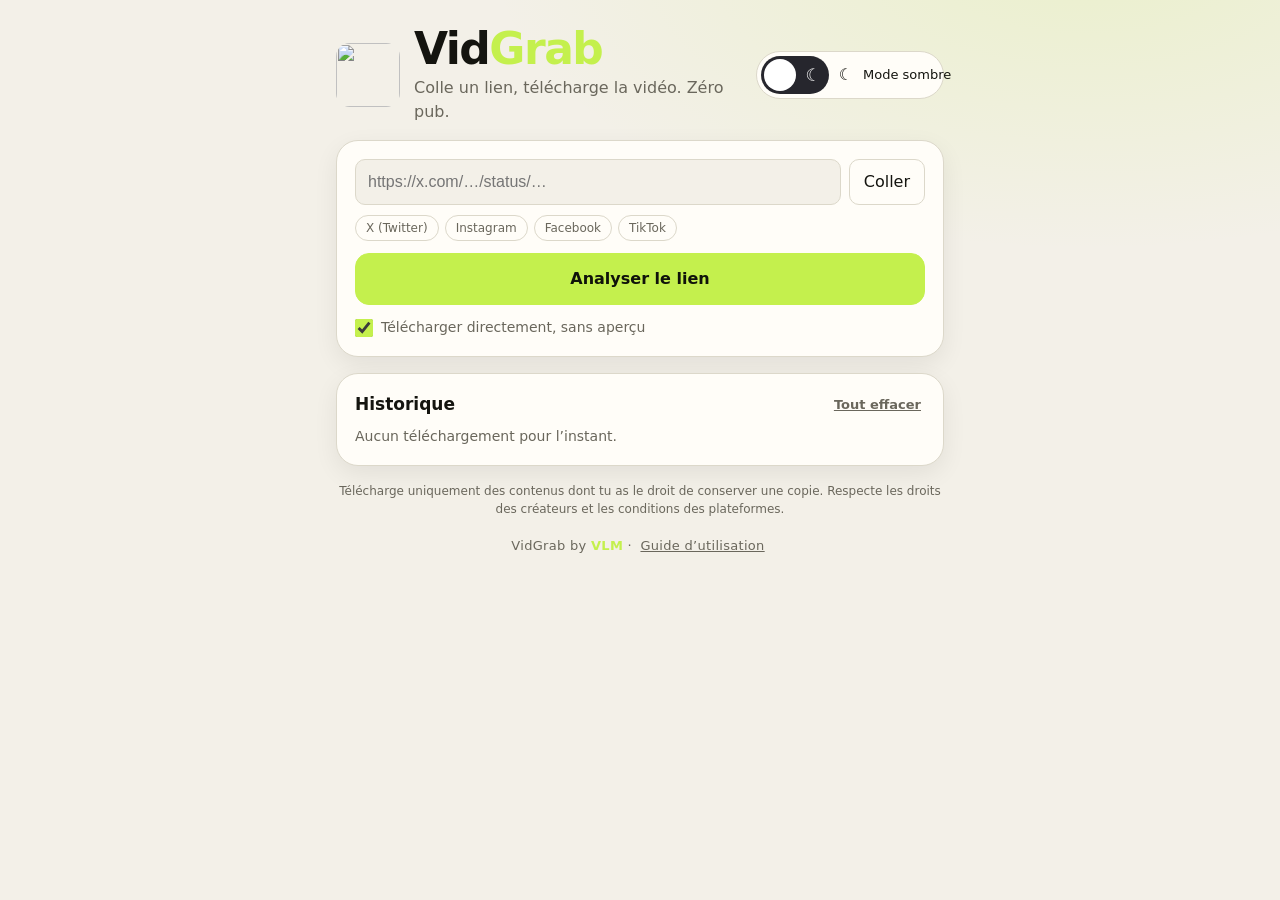
==== docs/index.html @ a1a93b47 "Fix theme switch placement in header" ====
<!doctype html>
<html lang="fr">
  <head>
    <meta charset="utf-8" />
    <meta
      http-equiv="Content-Security-Policy"
      content="default-src 'none'; script-src 'self'; style-src 'self' https://fonts.googleapis.com; font-src https://fonts.gstatic.com; img-src 'self' data: https:; connect-src 'self' http://localhost:8000 http://127.0.0.1:8000 https://*.onrender.com; manifest-src 'self'; base-uri 'none'; form-action 'none'"
    />
    <meta name="referrer" content="no-referrer" />
    <meta name="robots" content="noindex" />
    <meta
      name="viewport"
      content="width=device-width, initial-scale=1, viewport-fit=cover"
    />
    <link rel="icon" href="assets/favicon.ico" sizes="any" />
    <link
      rel="icon"
      type="image/png"
      sizes="32x32"
      href="assets/favicon-32.png"
    />
    <link rel="apple-touch-icon" href="assets/apple-touch-icon.png" />
    <link rel="manifest" href="manifest.webmanifest" />
    <meta
      name="theme-color"
      content="#f3f0e8"
      media="(prefers-color-scheme: light)"
    />
    <meta
      name="theme-color"
      content="#0e0e12"
      media="(prefers-color-scheme: dark)"
    />
    <title>VidGrab – Télécharger une vidéo</title>
    <link
      rel="stylesheet"
      href="https://fonts.googleapis.com/css2?family=Space+Grotesk:wght@400;500;700&display=swap"
    />
    <link rel="stylesheet" href="css/style.css" />
  </head>
  <body>
    <main>
      <header class="brand">
        <img src="assets/logo-64.png" srcset="assets/logo-64.png 1x, assets/logo-128.png 2x" width="64" height="64" alt="" />
        <div>
          <h1>Vid<span class="accent">Grab</span></h1>
          <p class="sub">Colle un lien, télécharge la vidéo. Zéro pub.</p>
        </div>
        <button id="theme-toggle" class="theme-toggle" type="button" aria-label="Passer au mode sombre" title="Passer au mode sombre">
          <span class="theme-track" aria-hidden="true"><span class="theme-knob"></span><span id="theme-symbol" class="theme-symbol">☾</span></span>
          <span id="theme-icon" class="theme-icon" aria-hidden="true">☾</span>
          <span id="theme-label" class="theme-label">Mode sombre</span>
        </button>
      </header>

      <section class="card">
        <div class="row">
          <input
            type="text"
            id="url"
            placeholder="https://x.com/…/status/…"
            autocomplete="off"
            inputmode="url"
          />
          <button
            id="clear"
            title="Effacer le champ"
            aria-label="Effacer le champ"
          >
            ✕
          </button>
          <button id="paste" title="Coller">Coller</button>
        </div>
        <div class="chips" id="chips"></div>
        <div class="row row-top">
          <button class="pri grow" id="go">Analyser le lien</button>
        </div>
        <label class="opt"
          ><input type="checkbox" id="auto" checked /> Télécharger directement,
          sans aperçu</label
        >
        <div class="msg" id="msg" hidden></div>
      </section>

      <section class="card" id="res" hidden>
        <div class="thumb" id="thumb">▶</div>
        <div class="meta" id="title"></div>
        <div class="mu" id="info"></div>
        <div class="seg">
          <button id="fv" class="on">Vidéo MP4</button>
          <button id="fa">Audio MP3</button>
        </div>
        <select id="q"></select>
        <button class="pri full" id="dl">Télécharger</button>
        <div class="bar" id="bar" hidden><i id="fill"></i></div>
        <div class="ok" id="done" hidden></div>
      </section>

      <section class="card">
        <h2>Historique <button class="lk" id="clr">Tout effacer</button></h2>
        <div id="hist">
          <div class="mu">Aucun téléchargement pour l’instant.</div>
        </div>
      </section>

      <p class="legal">
        Télécharge uniquement des contenus dont tu as le droit de conserver une
        copie. Respecte les droits des créateurs et les conditions des
        plateformes.
      </p>
      <footer class="sign">VidGrab by <strong>VLM</strong> · <a class="lk" href="guide.html">Guide d’utilisation</a></footer>
    </main>
    <script src="js/config.js" defer></script>
    <script src="js/app.js" defer></script>
  </body>
</html>
---- docs/css/style.css ----
:root {
  --bg: #f3f0e8;
  --card: #fffdf8;
  --tx: #14140f;
  --mu: #6a675c;
  --bd: #dcd8ca;
  --ac: #c4f04d;
  --ac2: #10130a;
  --ok: #1a8a4a;
  --er: #c0392b;
  --sh: 0 8px 24px rgba(20, 20, 15, 0.07);
  box-sizing: border-box;
  padding-top: env(safe-area-inset-top, 0px);
  padding-bottom: env(safe-area-inset-bottom, 0px);
  color-scheme: light;
}
@media (prefers-color-scheme: dark) {
  :root:not([data-theme="light"]) {
    --bg: #0e0e12;
    --card: #17171d;
    --tx: #f2f1ec;
    --mu: #9a99a6;
    --bd: #2a2a33;
    --ac: #c4f04d;
    --ac2: #10130a;
    --ok: #4cc27d;
    --er: #ff7b6b;
    --sh: none;
    color-scheme: dark;
  }
}
:root[data-theme="dark"] {
  --bg: #0e0e12;
  --card: #17171d;
  --tx: #f2f1ec;
  --mu: #9a99a6;
  --bd: #2a2a33;
  --ac: #c4f04d;
  --ac2: #10130a;
  --ok: #4cc27d;
  --er: #ff7b6b;
  --sh: none;
  color-scheme: dark;
}
html {
  scroll-padding-top: env(safe-area-inset-top, 0px);
}
* {
  box-sizing: border-box;
}
body {
  margin: 0;
  background: var(--bg);
  background-image: radial-gradient(
    600px 300px at 85% -50px,
    color-mix(in srgb, var(--ac) 18%, transparent),
    transparent
  );
  background-repeat: no-repeat;
  color: var(--tx);
  font:
    16px/1.5 "Space Grotesk",
    system-ui,
    -apple-system,
    "Segoe UI",
    Roboto,
    sans-serif;
}
main {
  max-width: 640px;
  margin: 0 auto;
  padding: 20px 16px 40px;
}
h1 {
  font-size: 44px;
  font-weight: 700;
  line-height: 1.05;
  margin: 14px 0 6px;
  letter-spacing: -1.5px;
}
.sub {
  color: var(--mu);
  margin: 0 0 16px;
}
.demo {
  background: var(--card);
  border: 1px dashed var(--bd);
  border-radius: 10px;
  padding: 8px 12px;
  font-size: 13px;
  color: var(--mu);
  margin-bottom: 16px;
}
.card {
  background: var(--card);
  border: 1px solid var(--bd);
  border-radius: 22px;
  padding: 18px;
  box-shadow: var(--sh);
  margin-bottom: 16px;
}
.row {
  display: flex;
  gap: 8px;
}
input[type="text"] {
  flex: 1;
  min-width: 0;
  padding: 12px;
  border: 1px solid var(--bd);
  border-radius: 10px;
  background: var(--bg);
  color: var(--tx);
  font-size: 16px;
}
input:focus,
select:focus,
button:focus-visible {
  outline: 2px solid var(--ac);
  outline-offset: 1px;
}
button {
  font: inherit;
  cursor: pointer;
  border-radius: 10px;
  border: 1px solid var(--bd);
  background: var(--card);
  color: var(--tx);
  padding: 10px 14px;
}
button.pri {
  background: var(--ac);
  color: var(--ac2);
  border-color: var(--ac);
  font-weight: 700;
  padding: 13px 16px;
  border-radius: 14px;
}
button:disabled {
  opacity: 0.5;
  cursor: default;
}
.chips {
  display: flex;
  gap: 6px;
  flex-wrap: wrap;
  margin-top: 10px;
}
.chip {
  font-size: 12px;
  padding: 3px 10px;
  border-radius: 99px;
  border: 1px solid var(--bd);
  color: var(--mu);
}
.chip.on {
  background: var(--ac);
  color: var(--ac2);
  border-color: var(--ac);
}
.msg {
  margin-top: 10px;
  font-size: 14px;
  color: var(--er);
}
.thumb {
  height: 150px;
  border-radius: 10px;
  display: flex;
  align-items: center;
  justify-content: center;
  font-size: 40px;
  color: #fff;
  margin-bottom: 10px;
}
.meta {
  font-weight: 600;
}
.mu {
  color: var(--mu);
  font-size: 14px;
}
.seg {
  display: grid;
  grid-template-columns: 1fr 1fr;
  gap: 6px;
  margin: 14px 0 10px;
}
.seg button.on {
  border-color: var(--ac);
  box-shadow: inset 0 0 0 1px var(--ac);
  font-weight: 600;
}
select {
  width: 100%;
  padding: 11px;
  border: 1px solid var(--bd);
  border-radius: 10px;
  background: var(--bg);
  color: var(--tx);
  font-size: 16px;
  margin-bottom: 12px;
}
.bar {
  height: 8px;
  background: var(--bd);
  border-radius: 99px;
  overflow: hidden;
  margin-top: 12px;
}
.bar i {
  display: block;
  height: 100%;
  width: 0;
  background: var(--ac);
  transition: width 0.15s;
}
.ok {
  color: var(--ok);
  font-weight: 600;
  margin-top: 10px;
}
h2 {
  font-size: 17px;
  margin: 0 0 8px;
  display: flex;
  justify-content: space-between;
  align-items: center;
}
.h {
  display: flex;
  justify-content: space-between;
  gap: 8px;
  padding: 10px 0;
  border-top: 1px solid var(--bd);
  font-size: 14px;
}
.h:first-of-type {
  border-top: 0;
}
.h span:first-child {
  min-width: 0;
  overflow: hidden;
  text-overflow: ellipsis;
  white-space: nowrap;
}
.lk {
  background: none;
  border: 0;
  color: var(--mu);
  padding: 0 4px;
  font-size: 13px;
  text-decoration: underline;
}
.opt {
  display: flex;
  align-items: center;
  gap: 8px;
  margin-top: 12px;
  font-size: 14px;
  color: var(--mu);
  cursor: pointer;
}
.opt input {
  accent-color: var(--ac);
  width: 18px;
  height: 18px;
  margin: 0;
}
.brand {
  display: flex;
  align-items: center;
  gap: 14px;
  margin: 6px 0 16px;
}
.brand img {
  border-radius: 14px;
  flex: none;
  display: block;
}
.brand h1 {
  margin: 0;
}
.brand .sub {
  margin: 4px 0 0;
}
.sign {
  text-align: center;
  margin: 18px 0 0;
  font-size: 13px;
  letter-spacing: 0.3px;
  color: var(--mu);
}
.sign strong {
  color: var(--ac);
  font-weight: 700;
}
.legal {
  font-size: 12px;
  color: var(--mu);
  text-align: center;
}
[hidden] {
  display: none !important;
}

.row-top {
  margin-top: 12px;
}
.grow {
  flex: 1;
}
.full {
  width: 100%;
}
.accent {
  color: var(--ac);
}


/* Action d’effacement : compacte, claire et accordée au bouton Coller. */
#clear {
  display: grid;
  place-items: center;
  flex: 0 0 46px;
  width: 46px;
  height: 46px;
  padding: 0;
  border-color: color-mix(in srgb, var(--ac) 34%, var(--bd));
  border-radius: 12px;
  background: color-mix(in srgb, var(--ac) 9%, var(--card));
  color: var(--ac);
  font-size: 21px;
  font-weight: 700;
  line-height: 1;
  transition:
    transform 160ms ease,
    background-color 160ms ease,
    border-color 160ms ease,
    color 160ms ease,
    box-shadow 160ms ease;
}
#clear:hover {
  transform: translateY(-1px);
  border-color: var(--ac);
  background: var(--ac);
  color: var(--ac2);
  box-shadow: 0 4px 12px color-mix(in srgb, var(--ac) 22%, transparent);
}
#clear:active {
  transform: scale(0.96);
}

/* Theme control */
.theme-toggle{margin-left:auto;display:flex;align-items:center;gap:10px;min-width:104px;height:48px;padding:4px;border:1px solid var(--bd);border-radius:999px;background:var(--card);color:var(--tx)}
.theme-toggle .theme-track{position:relative;display:block;width:68px;height:38px;border-radius:999px;background:#26262d;flex:none}
.theme-toggle .theme-knob{position:absolute;top:3px;left:3px;width:32px;height:32px;border-radius:50%;background:#fff;transition:transform .2s ease}
.theme-toggle .theme-symbol{position:absolute;right:8px;top:7px;color:#fff;font-size:17px;line-height:24px}
:root[data-theme="dark"] .theme-toggle .theme-knob{transform:translateX(30px);background:#25252c}
:root[data-theme="dark"] .theme-toggle .theme-track{background:#e8e8e4}
:root[data-theme="dark"] .theme-toggle .theme-symbol{left:8px;right:auto;color:#181818}
.theme-label{font-size:13px;white-space:nowrap}
@media(max-width:600px){.theme-toggle{margin-left:auto;min-width:46px;width:46px;height:46px;justify-content:center;padding:0;border:0;background:transparent}.theme-toggle .theme-track{display:none}.theme-label{display:none}.theme-toggle .theme-icon{font-size:25px;line-height:1}}
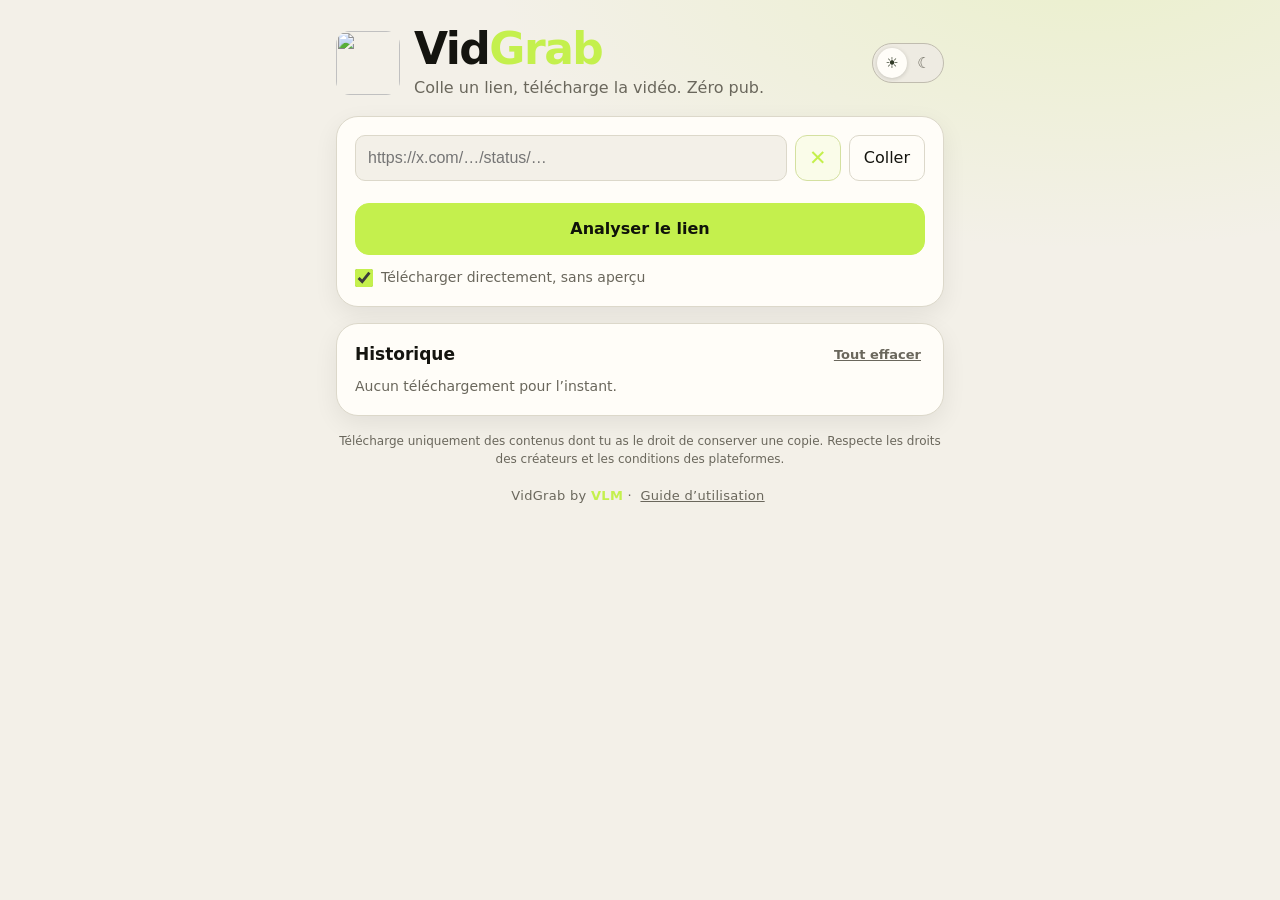
==== commit 8804e46d: "Use icon-only theme switch" ====
--- a/docs/index.html
+++ b/docs/index.html
@@ -47,9 +47,11 @@
           <p class="sub">Colle un lien, télécharge la vidéo. Zéro pub.</p>
         </div>
         <button id="theme-toggle" class="theme-toggle" type="button" aria-label="Passer au mode sombre" title="Passer au mode sombre">
-          <span class="theme-track" aria-hidden="true"><span class="theme-knob"></span><span id="theme-symbol" class="theme-symbol">☾</span></span>
-          <span id="theme-icon" class="theme-icon" aria-hidden="true">☾</span>
-          <span id="theme-label" class="theme-label">Mode sombre</span>
+          <span class="theme-track" aria-hidden="true">
+            <span class="theme-knob"></span>
+            <span class="theme-option theme-sun">☀</span>
+            <span class="theme-option theme-moon">☾</span>
+          </span>
         </button>
       </header>
 
--- a/docs/css/style.css
+++ b/docs/css/style.css
@@ -351,13 +351,16 @@
   transform: scale(0.96);
 }
 
-/* Theme control */
-.theme-toggle{margin-left:auto;display:flex;align-items:center;gap:10px;min-width:104px;height:48px;padding:4px;border:1px solid var(--bd);border-radius:999px;background:var(--card);color:var(--tx)}
-.theme-toggle .theme-track{position:relative;display:block;width:68px;height:38px;border-radius:999px;background:#26262d;flex:none}
-.theme-toggle .theme-knob{position:absolute;top:3px;left:3px;width:32px;height:32px;border-radius:50%;background:#fff;transition:transform .2s ease}
-.theme-toggle .theme-symbol{position:absolute;right:8px;top:7px;color:#fff;font-size:17px;line-height:24px}
-:root[data-theme="dark"] .theme-toggle .theme-knob{transform:translateX(30px);background:#25252c}
-:root[data-theme="dark"] .theme-toggle .theme-track{background:#e8e8e4}
-:root[data-theme="dark"] .theme-toggle .theme-symbol{left:8px;right:auto;color:#181818}
-.theme-label{font-size:13px;white-space:nowrap}
-@media(max-width:600px){.theme-toggle{margin-left:auto;min-width:46px;width:46px;height:46px;justify-content:center;padding:0;border:0;background:transparent}.theme-toggle .theme-track{display:none}.theme-label{display:none}.theme-toggle .theme-icon{font-size:25px;line-height:1}}
+/* Compact two-icon theme switch */
+.theme-toggle{margin-left:auto;flex:none;width:72px;height:40px;padding:0;border:0;background:transparent}
+.theme-track{position:relative;display:block;width:72px;height:40px;padding:4px;border:1px solid color-mix(in srgb,var(--bd) 75%,var(--mu));border-radius:999px;background:color-mix(in srgb,var(--bd) 48%,var(--card));transition:background .2s ease}
+.theme-knob{position:absolute;z-index:1;top:4px;left:4px;width:30px;height:30px;border-radius:50%;background:var(--card);box-shadow:0 1px 4px rgba(20,20,15,.18);transition:transform .22s ease,background .22s ease}
+.theme-option{position:absolute;z-index:2;top:4px;display:grid;place-items:center;width:30px;height:30px;font-size:15px;line-height:1;color:var(--mu);pointer-events:none}
+.theme-sun{left:4px}.theme-moon{right:4px}
+:root[data-theme="dark"] .theme-track{background:#34343b}
+:root[data-theme="dark"] .theme-knob{transform:translateX(32px);background:#202026}
+:root[data-theme="light"] .theme-sun{color:#313a27}
+:root[data-theme="dark"] .theme-moon{color:#f4f3ed}
+.theme-toggle:hover .theme-track{border-color:var(--ac)}
+.theme-toggle:focus-visible{outline:2px solid var(--ac);outline-offset:3px}
+@media(max-width:600px){.theme-toggle{width:62px;height:36px}.theme-track{width:62px;height:36px;padding:3px}.theme-knob{top:3px;left:3px;width:28px;height:28px}.theme-option{top:3px;width:28px;height:28px}.theme-sun{left:3px}.theme-moon{right:3px}:root[data-theme="dark"] .theme-knob{transform:translateX(26px)}.brand{gap:9px}.brand h1{font-size:36px}}
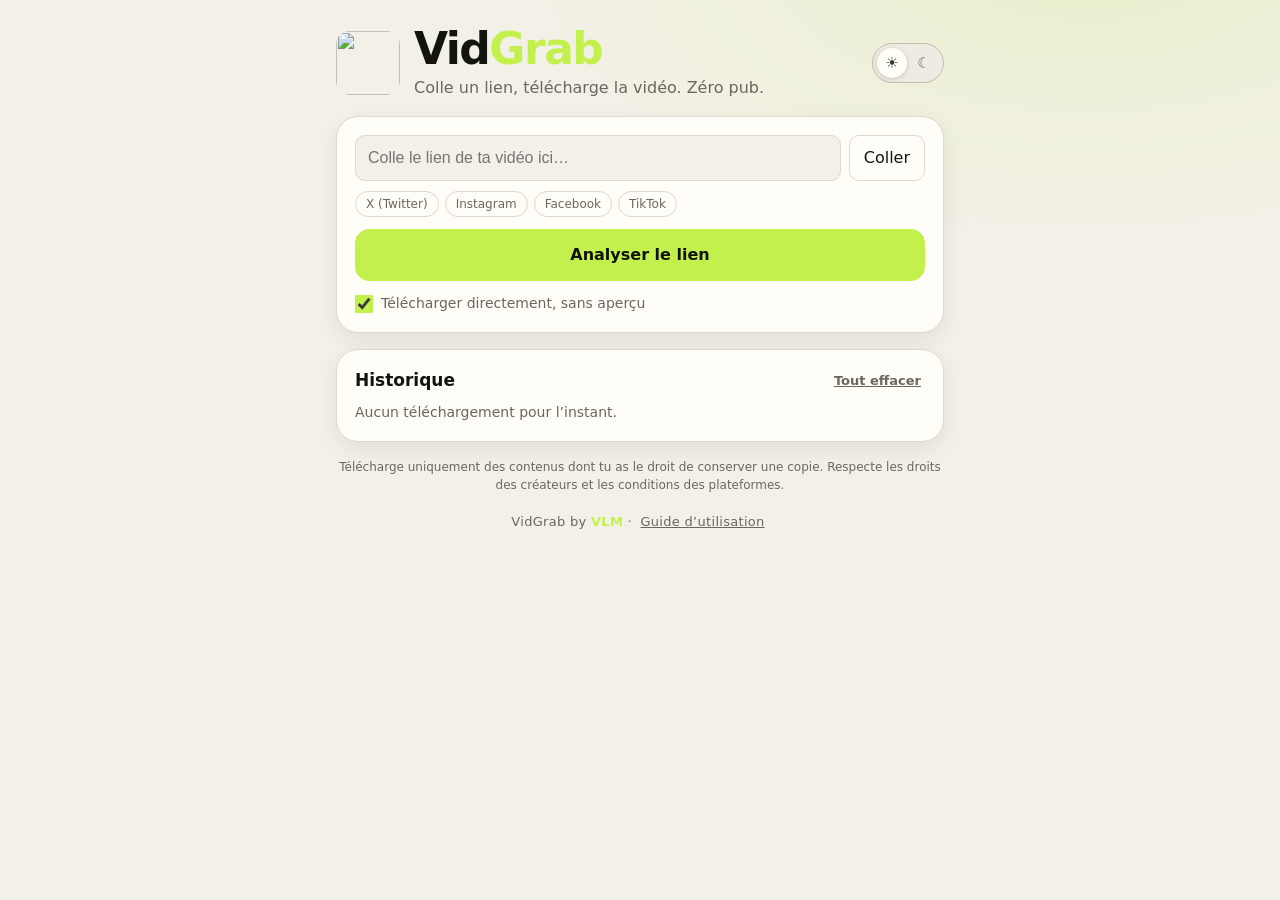
==== commit 84b44dd3: "Polish VidGrab V2 search interface" ====
--- a/docs/index.html
+++ b/docs/index.html
@@ -60,7 +60,7 @@
           <input
             type="text"
             id="url"
-            placeholder="https://x.com/…/status/…"
+            placeholder="Colle le lien de ta vidéo ici…"
             autocomplete="off"
             inputmode="url"
           />
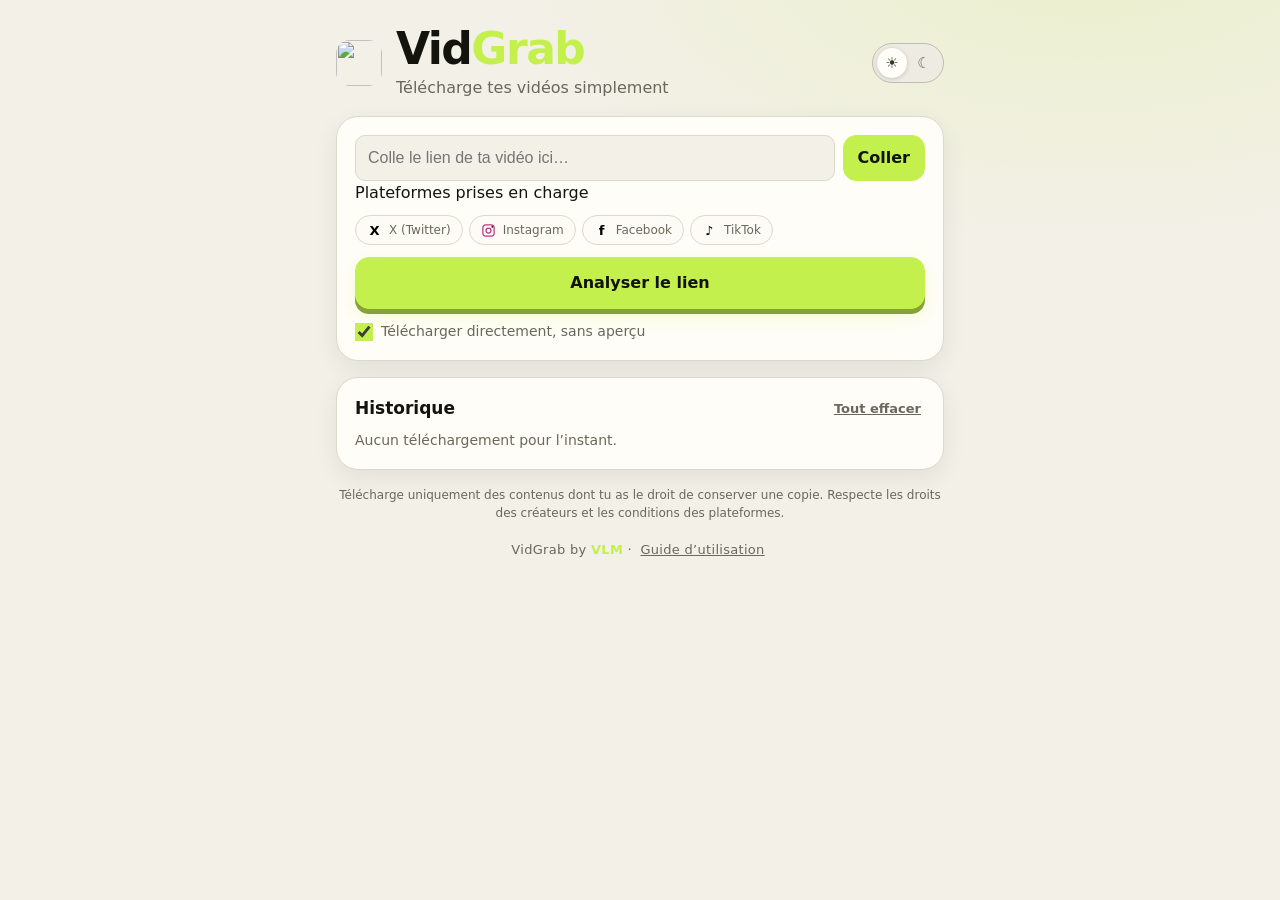
==== commit a0f5c6fb: "Rework VidGrab V2 hero to match reference" ====
--- a/docs/index.html
+++ b/docs/index.html
@@ -41,10 +41,10 @@
   <body>
     <main>
       <header class="brand">
-        <img src="assets/logo-64.png" srcset="assets/logo-64.png 1x, assets/logo-128.png 2x" width="64" height="64" alt="" />
-        <div>
+        <img src="assets/logo-64.png" srcset="assets/logo-64.png 1x, assets/logo-128.png 2x" width="46" height="46" alt="" />
+        <div class="brand-name">
           <h1>Vid<span class="accent">Grab</span></h1>
-          <p class="sub">Colle un lien, télécharge la vidéo. Zéro pub.</p>
+          <p class="sub">Télécharge tes vidéos simplement</p>
         </div>
         <button id="theme-toggle" class="theme-toggle" type="button" aria-label="Passer au mode sombre" title="Passer au mode sombre">
           <span class="theme-track" aria-hidden="true">
@@ -73,7 +73,7 @@
           </button>
           <button id="paste" title="Coller">Coller</button>
         </div>
-        <div class="chips" id="chips"></div>
+        <div class="platforms-label">Plateformes prises en charge</div><div class="chips" id="chips"></div>
         <div class="row row-top">
           <button class="pri grow" id="go">Analyser le lien</button>
         </div>
--- a/docs/css/style.css
+++ b/docs/css/style.css
@@ -364,3 +364,34 @@
 .theme-toggle:hover .theme-track{border-color:var(--ac)}
 .theme-toggle:focus-visible{outline:2px solid var(--ac);outline-offset:3px}
 @media(max-width:600px){.theme-toggle{width:62px;height:36px}.theme-track{width:62px;height:36px;padding:3px}.theme-knob{top:3px;left:3px;width:28px;height:28px}.theme-option{top:3px;width:28px;height:28px}.theme-sun{left:3px}.theme-moon{right:3px}:root[data-theme="dark"] .theme-knob{transform:translateX(26px)}.brand{gap:9px}.brand h1{font-size:36px}}
+
+
+/* V2: recherche plus nette et interactions légères */
+.search-row{position:relative;align-items:center;gap:8px;padding:6px;border:1px solid var(--bd);border-radius:18px;background:color-mix(in srgb,var(--card) 88%,var(--bg));box-shadow:0 8px 22px rgba(20,20,15,.06);transition:border-color .2s ease,box-shadow .2s ease,transform .2s ease}
+.search-row:focus-within{border-color:color-mix(in srgb,var(--ac) 72%,var(--bd));box-shadow:0 0 0 4px color-mix(in srgb,var(--ac) 18%,transparent),0 12px 28px rgba(20,20,15,.08)}
+.search-mark{flex:none;padding-left:8px;color:var(--mu);font-size:28px;line-height:1;transform:rotate(-20deg)}
+.search-row input[type="text"]{border:0!important;background:transparent!important;box-shadow:none!important;outline:0!important;padding:12px 4px}
+#paste,#clear{border-radius:13px;min-height:44px;transition:transform .18s ease,background-color .18s ease,border-color .18s ease,box-shadow .18s ease}
+#paste{font-weight:600;background:var(--ac);border-color:var(--ac);color:var(--ac2)}
+.chips{min-height:30px;align-items:center}
+.chip{display:inline-flex;align-items:center;gap:7px;padding:5px 11px;border-radius:999px;background:color-mix(in srgb,var(--card) 86%,var(--bg));transition:background .2s ease,color .2s ease,border-color .2s ease,transform .2s ease}
+.chip-icon{width:15px;height:15px;display:grid;place-items:center;flex:none}
+.chip-icon svg{display:block;width:15px;height:15px}
+.chip.on{transform:translateY(-1px);box-shadow:0 3px 10px color-mix(in srgb,var(--ac) 18%,transparent)}
+button:not(:disabled){transition:transform .18s ease,box-shadow .18s ease,background-color .18s ease,border-color .18s ease}
+button:not(:disabled):hover{transform:translateY(-2px)}
+button:not(:disabled):active{transform:translateY(0) scale(.98)}
+button.pri{box-shadow:0 5px 0 color-mix(in srgb,var(--ac) 68%,#000 32%),0 8px 18px color-mix(in srgb,var(--ac) 20%,transparent)}
+button.pri:hover{box-shadow:0 3px 0 color-mix(in srgb,var(--ac) 68%,#000 32%),0 10px 22px color-mix(in srgb,var(--ac) 25%,transparent)}
+/* Sur mobile, un seul pictogramme discret indique l’action de bascule. */
+@media(max-width:600px){
+ .theme-toggle{display:grid;place-items:center;width:38px;height:38px;border:1px solid var(--bd);border-radius:50%;background:var(--card);box-shadow:0 2px 8px rgba(0,0,0,.08)}
+ .theme-track{display:none}
+ .theme-toggle::before{font-size:19px;line-height:1;color:var(--tx)}
+ :root[data-theme="dark"] .theme-toggle::before{content:"☀";color:var(--ac)}
+ :root[data-theme="light"] .theme-toggle::before{content:"☾"}
+ .search-row{gap:5px;padding:4px;border-radius:16px}
+ .search-mark{font-size:24px;padding-left:6px}
+ #paste,#clear{min-height:42px}
+}
+@media(prefers-reduced-motion:reduce){*,*::before,*::after{scroll-behavior:auto!important;transition-duration:.01ms!important;animation-duration:.01ms!important;animation-iteration-count:1!important}}
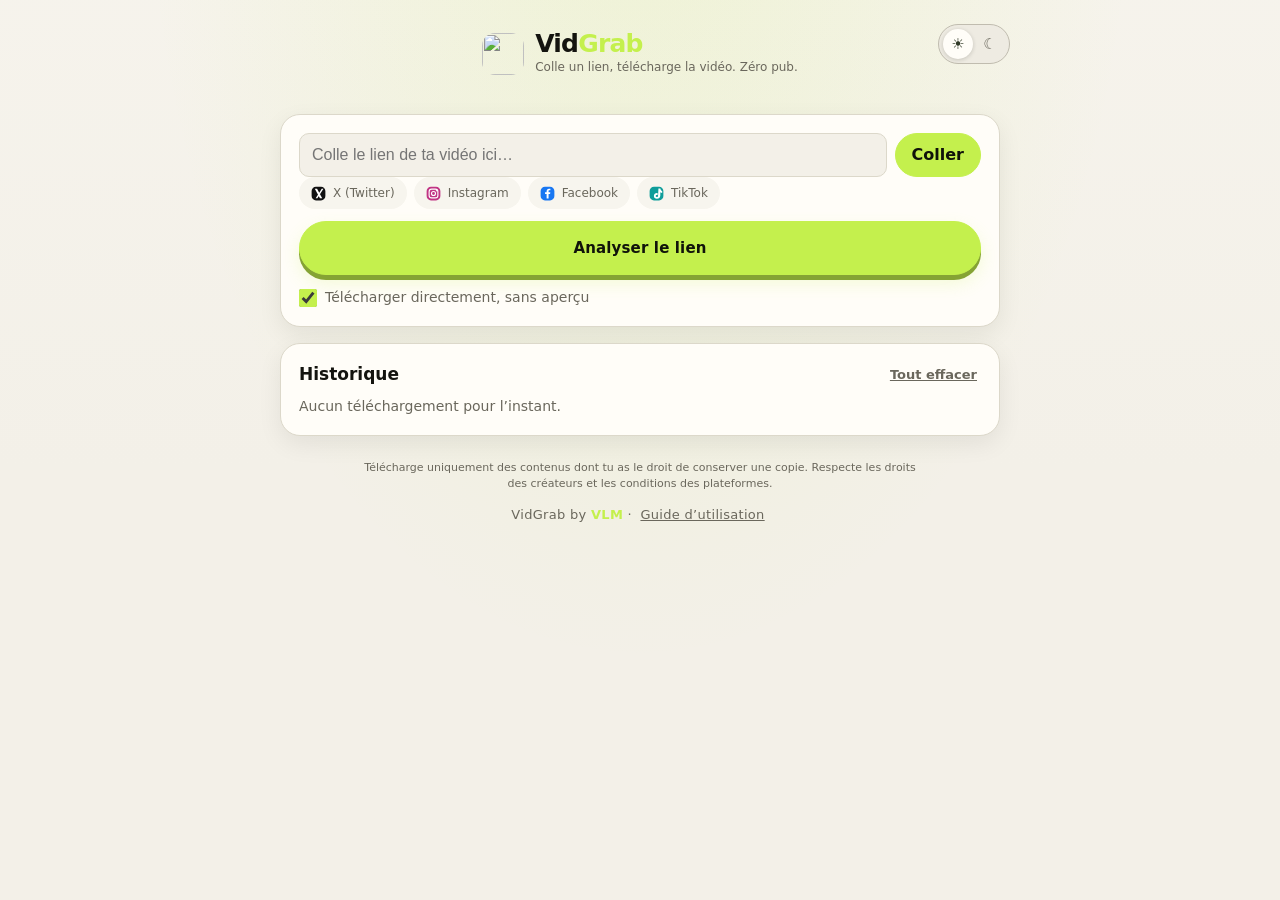
==== commit 49ceb9a4: "Restore VidGrab original title and slogan" ====
--- a/docs/index.html
+++ b/docs/index.html
@@ -44,7 +44,7 @@
         <img src="assets/logo-64.png" srcset="assets/logo-64.png 1x, assets/logo-128.png 2x" width="46" height="46" alt="" />
         <div class="brand-name">
           <h1>Vid<span class="accent">Grab</span></h1>
-          <p class="sub">Télécharge tes vidéos simplement</p>
+          <p class="sub">Colle un lien, télécharge la vidéo. Zéro pub.</p>
         </div>
         <button id="theme-toggle" class="theme-toggle" type="button" aria-label="Passer au mode sombre" title="Passer au mode sombre">
           <span class="theme-track" aria-hidden="true">
@@ -73,7 +73,7 @@
           </button>
           <button id="paste" title="Coller">Coller</button>
         </div>
-        <div class="platforms-label">Plateformes prises en charge</div><div class="chips" id="chips"></div>
+        <div class="chips" id="chips"></div>
         <div class="row row-top">
           <button class="pri grow" id="go">Analyser le lien</button>
         </div>
--- a/docs/css/style.css
+++ b/docs/css/style.css
@@ -395,3 +395,63 @@
  #paste,#clear{min-height:42px}
 }
 @media(prefers-reduced-motion:reduce){*,*::before,*::after{scroll-behavior:auto!important;transition-duration:.01ms!important;animation-duration:.01ms!important;animation-iteration-count:1!important}}
+
+
+/* V2 visual direction: centered, soft, compact, inspired by the supplied mobile reference */
+body{background-color:var(--bg);background-image:radial-gradient(ellipse at 50% -18%,color-mix(in srgb,var(--ac) 15%,transparent),transparent 55%),linear-gradient(180deg,color-mix(in srgb,var(--card) 24%,var(--bg)),var(--bg) 52%);min-height:100vh}
+main{max-width:760px;padding:26px 20px 52px}
+.brand{justify-content:center;gap:11px;margin:5px 0 38px;text-align:left}
+.brand img{width:42px;height:42px;border-radius:13px}
+.brand-name h1{font-size:25px;letter-spacing:-.8px}
+.brand .sub{font-size:12px;margin-top:1px}
+.theme-toggle{position:absolute;right:max(22px,calc((100vw - 740px)/2));top:24px}
+.hero{text-align:center;margin:0 auto 25px}
+.eyebrow{font-size:10px;font-weight:700;letter-spacing:.22em;color:var(--mu);margin:0 0 14px}
+.hero h2{display:block;font-size:clamp(34px,7vw,56px);line-height:1.04;letter-spacing:-.055em;margin:0 0 12px;font-weight:500}
+.hero h2 span{font-weight:700;color:var(--tx)}
+.hero-copy{font-size:15px;color:var(--mu);margin:0}
+.search-card{padding:14px 16px 17px;border-radius:24px;border-color:color-mix(in srgb,var(--bd) 70%,transparent);background:color-mix(in srgb,var(--card) 90%,transparent);box-shadow:0 18px 50px rgba(24,24,20,.08);backdrop-filter:blur(18px)}
+.search-row{min-height:58px;border:1px solid color-mix(in srgb,var(--bd) 72%,transparent);border-radius:999px;padding:5px 6px 5px 15px;background:var(--card);box-shadow:0 3px 12px rgba(20,20,15,.035)}
+.search-mark{display:none}
+.search-row input[type="text"]{font-size:15px;padding-left:8px}
+#paste,#clear{min-width:78px;min-height:44px;padding:0 16px;border-radius:999px}
+.platforms-label{font-size:11px;color:var(--mu);margin:14px 2px 7px}
+.chips{margin:0;min-height:0;gap:7px}
+.chip{font-size:12px;padding:6px 11px;background:color-mix(in srgb,var(--bg) 64%,var(--card));border-color:transparent}
+.chip.on{background:color-mix(in srgb,var(--ac) 24%,var(--card));border-color:color-mix(in srgb,var(--ac) 65%,var(--bd));color:var(--tx)}
+#go{min-height:54px;border-radius:999px;font-size:15px;letter-spacing:.01em}
+#res{display:grid;grid-template-columns:minmax(150px, .75fr) 1.25fr;column-gap:18px;align-items:center;padding:14px;border-radius:24px;background:color-mix(in srgb,var(--card) 90%,transparent);box-shadow:0 16px 42px rgba(20,20,15,.08)}
+#res .thumb{grid-column:1;grid-row:1 / span 3;height:100%;min-height:170px;border-radius:17px;margin:0;background-color:var(--bd)!important}
+#res .meta,#res .mu,#res .seg,#res select,#res #dl,#res .bar,#res .ok{grid-column:2}
+#res .meta{font-size:17px;line-height:1.3;margin-bottom:5px}
+#res .mu{font-size:13px}
+#res .seg{margin:12px 0 8px}
+#res .seg button{border-radius:999px}
+#res select{border-radius:999px;margin-bottom:9px}
+#res #dl{min-height:49px;border-radius:999px}
+#hist{font-size:14px}
+.card:not(.search-card):not(#res){border-radius:20px}
+.legal{max-width:560px;margin:24px auto 12px;font-size:11px}
+.sign{margin-top:12px}
+@media(max-width:600px){
+ main{padding:18px 14px 34px}
+ .brand{justify-content:flex-start;margin:4px 0 35px}
+ .theme-toggle{position:absolute;right:15px;top:18px}
+ .hero{margin-bottom:22px}
+ .hero h2{font-size:39px}
+ .hero-copy{max-width:290px;margin:auto;font-size:13px}
+ .search-card{padding:11px;border-radius:20px}
+ .search-row{min-height:54px;padding-left:11px}
+ .search-row input[type="text"]{font-size:14px}
+ #paste,#clear{min-width:62px;min-height:40px;padding:0 12px;font-size:13px}
+ .chips{gap:5px}
+ .chip{gap:5px;padding:5px 8px;font-size:11px}
+ .chip-icon,.chip-icon svg{width:14px;height:14px}
+ #res{grid-template-columns:1fr;gap:0;padding:12px}
+ #res .thumb{grid-column:1;grid-row:auto;height:185px;min-height:0;margin-bottom:12px}
+ #res .meta,#res .mu,#res .seg,#res select,#res #dl,#res .bar,#res .ok{grid-column:1}
+ #res .meta{font-size:16px}
+}
+@media(prefers-color-scheme:dark){
+ body{background-image:radial-gradient(ellipse at 50% -18%,color-mix(in srgb,var(--ac) 8%,transparent),transparent 55%),linear-gradient(180deg,#15151a,var(--bg) 52%)}
+}
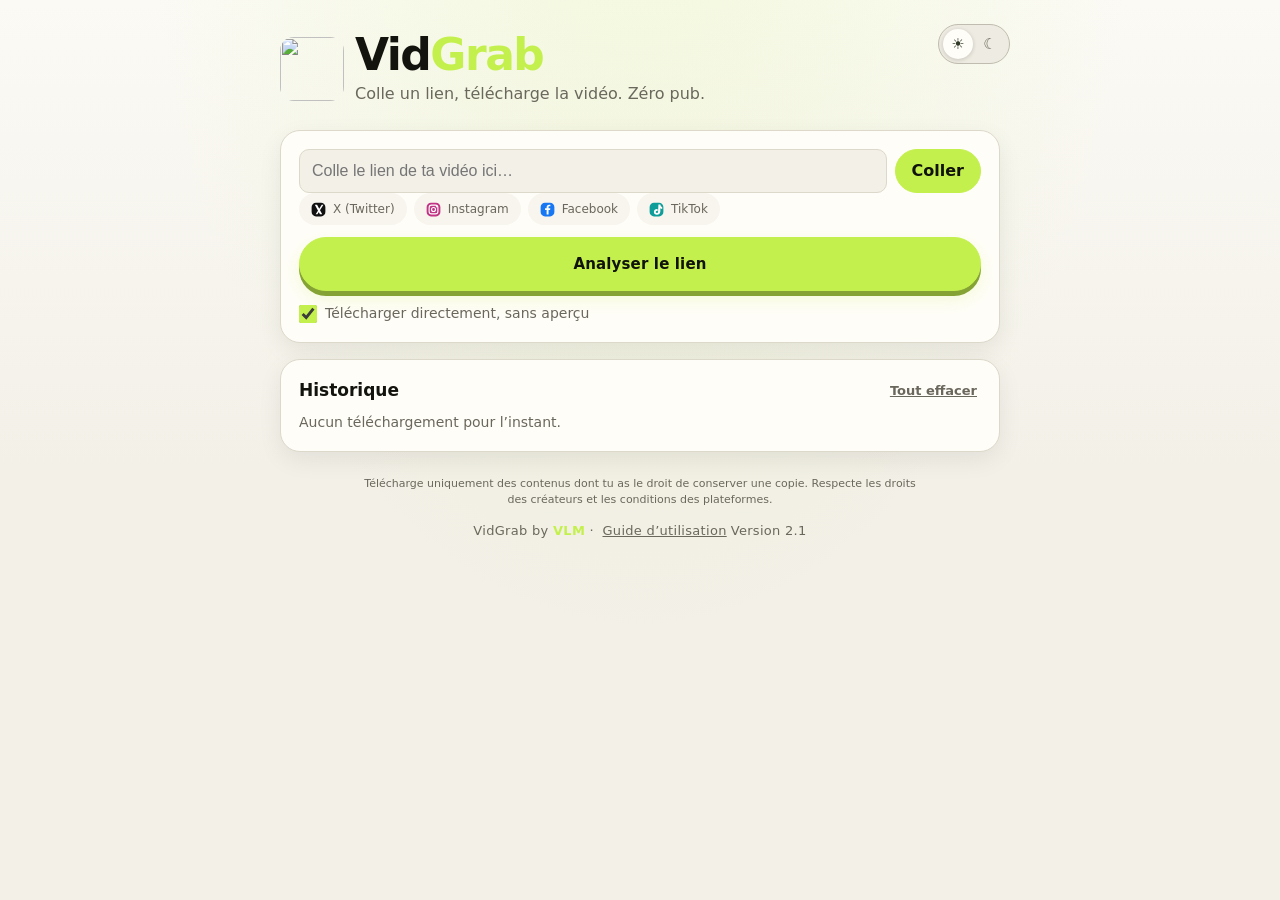
==== commit b0158f64: "Add VidGrab web app version to footer" ====
--- a/docs/index.html
+++ b/docs/index.html
@@ -110,7 +110,7 @@
         copie. Respecte les droits des créateurs et les conditions des
         plateformes.
       </p>
-      <footer class="sign">VidGrab by <strong>VLM</strong> · <a class="lk" href="guide.html">Guide d’utilisation</a></footer>
+      <footer class="sign">VidGrab by <strong>VLM</strong> · <a class="lk" href="guide.html">Guide d’utilisation</a><span class="app-version">Version 2.1</span></footer>
     </main>
     <script src="js/config.js" defer></script>
     <script src="js/app.js" defer></script>
--- a/docs/css/style.css
+++ b/docs/css/style.css
@@ -453,5 +453,20 @@
  #res .meta{font-size:16px}
 }
 @media(prefers-color-scheme:dark){
- body{background-image:radial-gradient(ellipse at 50% -18%,color-mix(in srgb,var(--ac) 8%,transparent),transparent 55%),linear-gradient(180deg,#15151a,var(--bg) 52%)}
-}
+ :root:not([data-theme="light"]) body{background-image:radial-gradient(ellipse at 50% -18%,color-mix(in srgb,var(--ac) 8%,transparent),transparent 55%),linear-gradient(180deg,#15151a,var(--bg) 52%)}
+}
+
+
+/* Respect explicit light selection on every OS preference. */
+:root[data-theme="light"]{--bg:#f3f0e8;--card:#fffdf8;--tx:#14140f;--mu:#6a675c;--bd:#dcd8ca;--ac:#c4f04d;--ac2:#10130a;--ok:#1a8a4a;--er:#c0392b;--sh:0 8px 24px rgba(20,20,15,.07);color-scheme:light}
+:root[data-theme="light"] body{background-color:#f3f0e8;background-image:radial-gradient(ellipse at 50% -18%,rgba(196,240,77,.15),transparent 55%),linear-gradient(180deg,#fbfaf5,#f3f0e8 52%)}
+.brand{justify-content:flex-start;margin:6px 0 24px}
+.brand img{width:64px;height:64px;border-radius:14px}
+.brand-name h1{font-size:44px;letter-spacing:-1.5px}
+.brand .sub{font-size:16px;margin:4px 0 0}
+@media(max-width:600px){
+ .brand{margin:4px 0 28px}
+ .brand img{width:54px;height:54px}
+ .brand-name h1{font-size:36px}
+ .brand .sub{font-size:12px}
+}
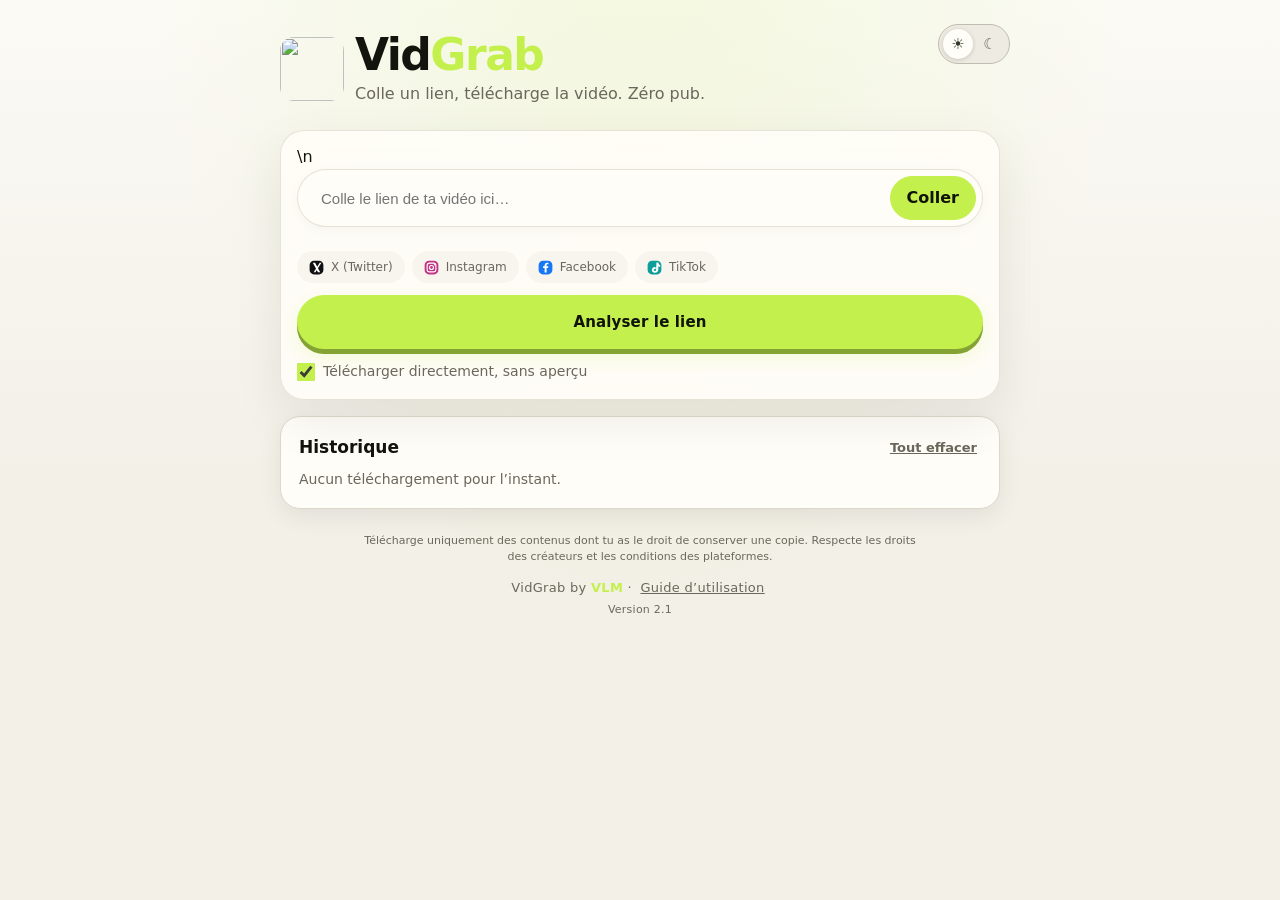
==== commit 1b4fead4: "Apply dedicated V2 search spacing styles" ====
--- a/docs/index.html
+++ b/docs/index.html
@@ -55,8 +55,7 @@
         </button>
       </header>
 
-      <section class="card">
-        <div class="row">
+      <section class="card search-card">\n        <div class="row search-row">
           <input
             type="text"
             id="url"
--- a/docs/css/style.css
+++ b/docs/css/style.css
@@ -470,3 +470,10 @@
  .brand-name h1{font-size:36px}
  .brand .sub{font-size:12px}
 }
+
+/* Espacement des plateformes et repère de version */
+.search-card .chips{margin-top:13px;padding-top:2px}
+.app-version{display:block;margin-top:5px;font-size:11px;letter-spacing:.25px;color:var(--mu)}
+
+/* Laisser une vraie respiration entre le champ de lien et les plateformes. */
+.search-card > .chips{margin-top:24px!important;padding-top:0}
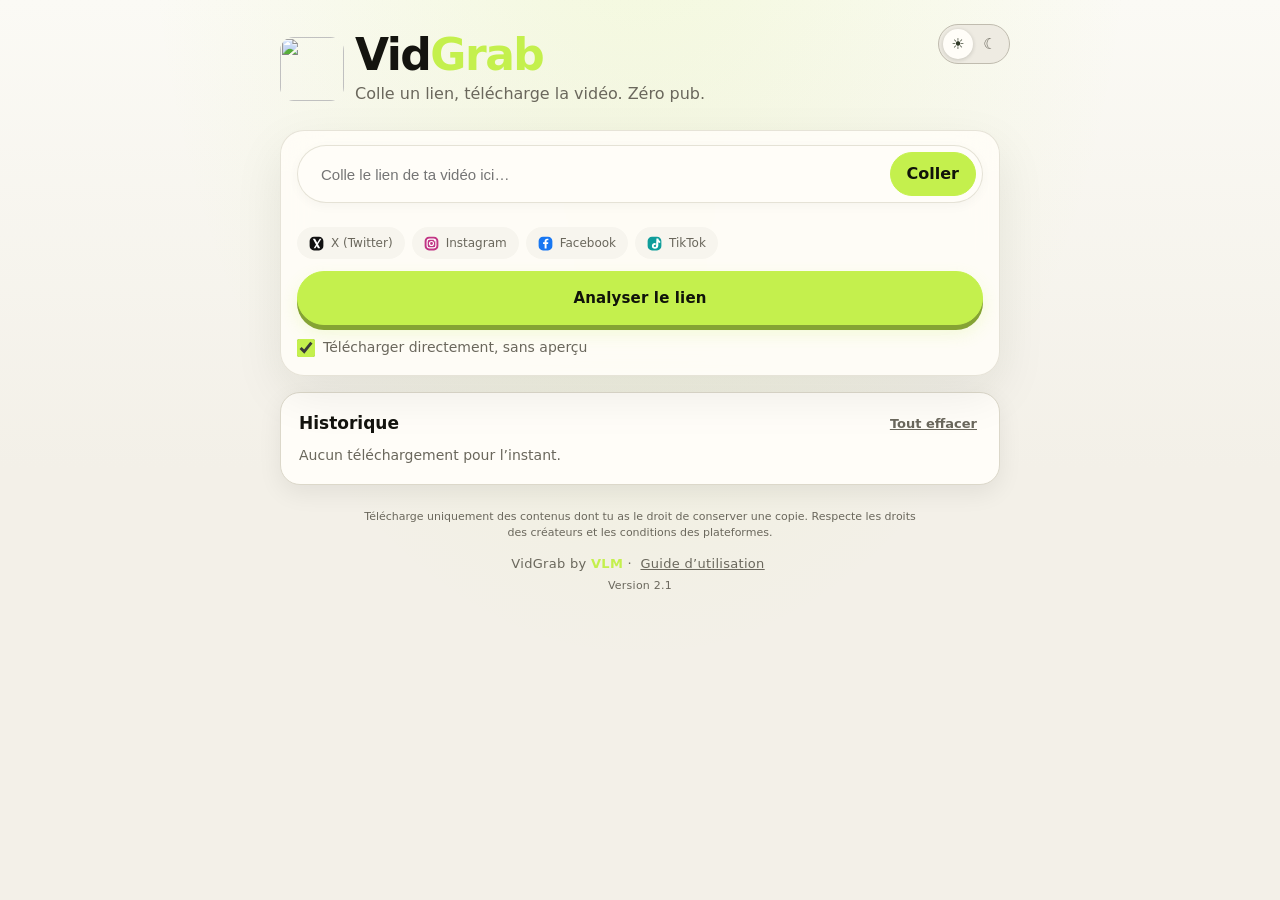
==== commit f2716680: "Fix search layout markup" ====
--- a/docs/index.html
+++ b/docs/index.html
@@ -55,7 +55,8 @@
         </button>
       </header>
 
-      <section class="card search-card">\n        <div class="row search-row">
+      <section class="card search-card">
+        <div class="row search-row">
           <input
             type="text"
             id="url"
